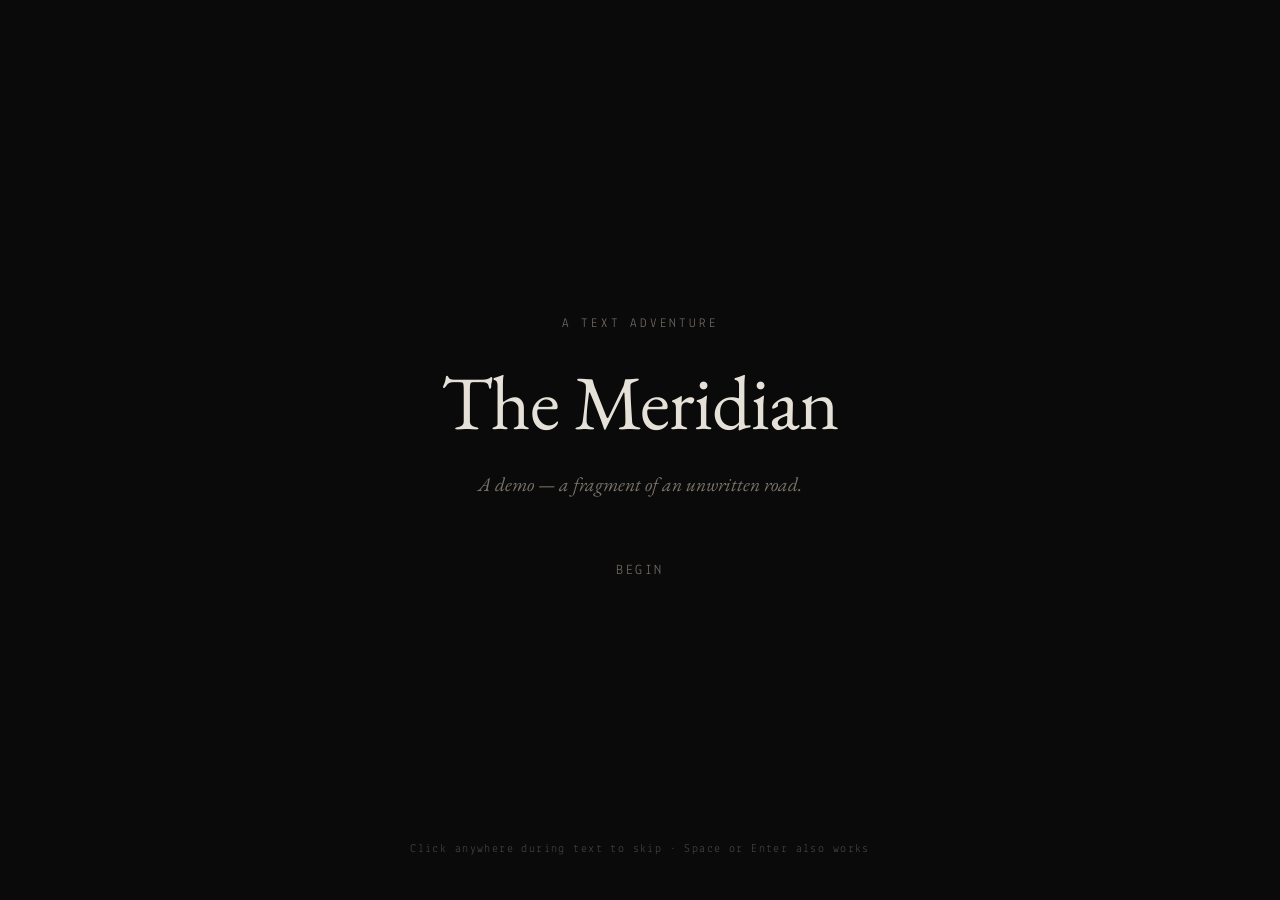
==== index.html @ d21980f2 "Initial build — text adventure engine + demo story Engine: typewriter renderer, branching choices (2" ====
<!DOCTYPE html>
<html lang="en">
<head>
  <meta charset="UTF-8" />
  <meta name="viewport" content="width=device-width, initial-scale=1.0" />
  <title id="page-title">Loading…</title>
  <link rel="icon" type="image/svg+xml" href="favicon.svg" />
  <link rel="preconnect" href="https://fonts.googleapis.com" />
  <link rel="preconnect" href="https://fonts.gstatic.com" crossorigin />
  <link href="https://fonts.googleapis.com/css2?family=EB+Garamond:ital,wght@0,400;0,500;1,400&family=Lekton:wght@400;700&display=swap" rel="stylesheet" />
  <link rel="stylesheet" href="css/style.css" />
</head>
<body>

  <!-- ─── Title Screen ─────────────────────────────────────────── -->
  <div id="title-screen">
    <div id="title-content">
      <p id="title-eyebrow">A text adventure</p>
      <h1 id="game-title"></h1>
      <p id="game-subtitle"></p>
      <div id="title-actions">
        <button id="btn-new">Begin</button>
        <button id="btn-continue" class="hidden">Continue</button>
      </div>
    </div>
    <p id="title-footer">Click anywhere during text to skip · Space or Enter also works</p>
  </div>

  <!-- ─── Game Screen ───────────────────────────────────────────── -->
  <div id="game-screen" class="hidden">

    <!-- Top-right UI -->
    <div id="ui-bar">
      <button id="inventory-btn" title="Inventory (I)">
        <span>carried</span>
        <span id="inventory-count">0</span>
      </button>
    </div>

    <!-- Inventory Drawer -->
    <div id="inventory-panel" aria-hidden="true">
      <div id="inventory-header">
        <span class="panel-label">Carried Items</span>
        <button id="inventory-close" aria-label="Close inventory">✕</button>
      </div>
      <div id="inventory-list">
        <p class="inv-empty">Nothing carried.</p>
      </div>
    </div>

    <!-- Main prose + choices -->
    <main id="game">
      <div id="scene-text"></div>
      <div id="choices-container" class="hidden"></div>
    </main>

  </div>

  <!-- ─── Item Notification (slides in from bottom-right) ──────── -->
  <div id="item-notification" aria-live="polite">
    <span class="notif-label">Item discovered</span>
    <span id="item-notif-name"></span>
    <span id="item-notif-desc"></span>
  </div>

  <script src="js/engine.js"></script>
</body>
</html>
---- css/style.css ----
/* ── Reset ─────────────────────────────────────────────────────── */
*, *::before, *::after {
  box-sizing: border-box;
  margin: 0;
  padding: 0;
}

/* ── Variables ─────────────────────────────────────────────────── */
:root {
  --bg:           #0a0a0a;
  --bg-panel:     #111111;
  --bg-hover:     #161616;
  --text:         #e6e1d8;
  --text-dim:     #4a4640;
  --text-mid:     #7a7268;
  --accent:       #9c8a6e;
  --accent-dim:   #5c4e3a;
  --border:       #1c1c1c;
  --border-bright:#2a2a2a;

  --font-prose:   'EB Garamond', Georgia, serif;
  --font-ui:      'Lekton', 'Courier New', monospace;

  --prose-size:   1.225rem;
  --prose-line:   1.95;
  --max-width:    660px;

  --transition:   0.35s ease;
}

/* ── Base ──────────────────────────────────────────────────────── */
html {
  background: var(--bg);
  color: var(--text);
  font-family: var(--font-prose);
  font-size: var(--prose-size);
  line-height: var(--prose-line);
  -webkit-font-smoothing: antialiased;
}

body {
  min-height: 100vh;
}

button {
  background: none;
  border: none;
  cursor: pointer;
  font-family: inherit;
  color: inherit;
}

/* ── Title Screen ──────────────────────────────────────────────── */
#title-screen {
  min-height: 100vh;
  display: flex;
  flex-direction: column;
  align-items: center;
  justify-content: center;
  padding: 4rem 2rem;
  text-align: center;
  position: relative;
  transition: opacity var(--transition);
}

#title-screen.fade-out {
  opacity: 0;
  pointer-events: none;
}

#title-content {
  display: flex;
  flex-direction: column;
  align-items: center;
  gap: 1.2rem;
}

#title-eyebrow {
  font-family: var(--font-ui);
  font-size: 0.65rem;
  letter-spacing: 0.22em;
  text-transform: uppercase;
  color: var(--text-mid);
}

#game-title {
  font-size: clamp(2.4rem, 6vw, 4rem);
  font-weight: 400;
  letter-spacing: -0.01em;
  color: var(--text);
  line-height: 1.1;
}

#game-subtitle {
  font-size: 1rem;
  font-style: italic;
  color: var(--text-mid);
  max-width: 360px;
  line-height: 1.7;
}

#title-actions {
  display: flex;
  gap: 2rem;
  margin-top: 1.5rem;
  align-items: center;
}

#title-actions button {
  font-family: var(--font-ui);
  font-size: 0.7rem;
  letter-spacing: 0.18em;
  text-transform: uppercase;
  color: var(--text-mid);
  padding: 0.5rem 0;
  border-bottom: 1px solid transparent;
  transition: color var(--transition), border-color var(--transition);
}

#title-actions button:hover {
  color: var(--text);
  border-bottom-color: var(--accent-dim);
}

#title-footer {
  position: absolute;
  bottom: 2rem;
  font-family: var(--font-ui);
  font-size: 0.6rem;
  letter-spacing: 0.12em;
  color: var(--text-dim);
}

/* ── Game Screen ───────────────────────────────────────────────── */
#game-screen {
  min-height: 100vh;
  position: relative;
  transition: opacity var(--transition);
}

#game-screen.hidden {
  display: none;
}

/* ── UI Bar (top right) ────────────────────────────────────────── */
#ui-bar {
  position: fixed;
  top: 2rem;
  right: 2rem;
  z-index: 50;
}

#inventory-btn {
  font-family: var(--font-ui);
  font-size: 0.6rem;
  letter-spacing: 0.14em;
  text-transform: uppercase;
  color: var(--text-dim);
  display: flex;
  align-items: center;
  gap: 0.5rem;
  padding: 0.4rem 0;
  border-bottom: 1px solid transparent;
  transition: color var(--transition), border-color var(--transition);
}

#inventory-btn:hover {
  color: var(--text-mid);
  border-bottom-color: var(--accent-dim);
}

#inventory-count {
  color: var(--accent);
}

/* ── Inventory Panel (slide from right) ─────────────────────────── */
#inventory-panel {
  position: fixed;
  top: 0;
  right: 0;
  height: 100vh;
  width: 300px;
  background: var(--bg-panel);
  border-left: 1px solid var(--border);
  padding: 2.5rem 2rem;
  z-index: 200;
  transform: translateX(100%);
  transition: transform var(--transition);
  overflow-y: auto;
}

#inventory-panel.open {
  transform: translateX(0);
}

#inventory-header {
  display: flex;
  justify-content: space-between;
  align-items: center;
  margin-bottom: 2rem;
  padding-bottom: 1rem;
  border-bottom: 1px solid var(--border);
}

.panel-label {
  font-family: var(--font-ui);
  font-size: 0.6rem;
  letter-spacing: 0.2em;
  text-transform: uppercase;
  color: var(--text-mid);
}

#inventory-close {
  font-size: 0.75rem;
  color: var(--text-dim);
  transition: color var(--transition);
}

#inventory-close:hover {
  color: var(--text);
}

.inv-empty {
  font-style: italic;
  color: var(--text-dim);
  font-size: 0.9rem;
}

.inventory-item {
  margin-bottom: 1.8rem;
  padding-bottom: 1.8rem;
  border-bottom: 1px solid var(--border);
}

.inventory-item:last-child {
  border-bottom: none;
}

.inv-item-name {
  font-size: 0.95rem;
  color: var(--accent);
  margin-bottom: 0.4rem;
  font-weight: 500;
}

.inv-item-desc {
  font-size: 0.85rem;
  color: var(--text-mid);
  line-height: 1.65;
  font-style: italic;
}

/* ── Main Game Area ────────────────────────────────────────────── */
#game {
  max-width: var(--max-width);
  margin: 0 auto;
  padding: 6rem 2rem 8rem;
  transition: opacity 0.2s ease;
}

#game.fading {
  opacity: 0;
}

/* ── Scene Text ────────────────────────────────────────────────── */
#scene-text p {
  font-family: var(--font-prose);
  margin-bottom: 1.6em;
}

#scene-text p:last-child {
  margin-bottom: 0;
}

/* blinking cursor during typewriter */
.tw-cursor {
  display: inline-block;
  width: 1px;
  height: 0.9em;
  background: var(--text-dim);
  margin-left: 1px;
  vertical-align: text-bottom;
  animation: blink 0.9s step-end infinite;
}

@keyframes blink {
  0%, 100% { opacity: 1; }
  50%       { opacity: 0; }
}

/* ── Choices ───────────────────────────────────────────────────── */
#choices-container {
  margin-top: 3.5rem;
  padding-top: 2.5rem;
  border-top: 1px solid var(--border);
  display: flex;
  flex-direction: column;
  gap: 0.2rem;
}

#choices-container.hidden {
  display: none;
}

.choice {
  display: flex;
  gap: 1.2rem;
  align-items: baseline;
  padding: 0.65rem 0;
  cursor: pointer;
  opacity: 0;
  transform: translateY(6px);
  animation: choice-appear 0.5s forwards;
  border-bottom: 1px solid transparent;
  transition: border-color var(--transition);
}

.choice:last-child {
  border-bottom: none;
}

.choice:hover {
  border-bottom-color: var(--border);
}

.choice:hover .choice-text {
  color: var(--text);
}

.choice-num {
  font-family: var(--font-ui);
  font-size: 0.6rem;
  letter-spacing: 0.1em;
  color: var(--accent);
  flex-shrink: 0;
  padding-top: 0.15em;
}

.choice-text {
  font-family: var(--font-ui);
  font-size: 0.72rem;
  letter-spacing: 0.05em;
  color: var(--text-mid);
  line-height: 1.6;
  transition: color var(--transition);
}

.choice.locked .choice-text {
  color: var(--text-dim);
  text-decoration: line-through;
  text-decoration-color: var(--text-dim);
  cursor: not-allowed;
}

.choice.locked .choice-num {
  color: var(--text-dim);
}

@keyframes choice-appear {
  to {
    opacity: 1;
    transform: translateY(0);
  }
}

/* ── Item Notification ─────────────────────────────────────────── */
#item-notification {
  position: fixed;
  bottom: 2.5rem;
  right: 2.5rem;
  background: var(--bg-panel);
  border: 1px solid var(--border-bright);
  border-left: 2px solid var(--accent);
  padding: 1.1rem 1.4rem;
  max-width: 260px;
  z-index: 300;
  transform: translateX(calc(100% + 3rem));
  transition: transform 0.45s cubic-bezier(0.16, 1, 0.3, 1);
  pointer-events: none;
}

#item-notification.show {
  transform: translateX(0);
}

.notif-label {
  display: block;
  font-family: var(--font-ui);
  font-size: 0.55rem;
  letter-spacing: 0.2em;
  text-transform: uppercase;
  color: var(--accent);
  margin-bottom: 0.5rem;
}

#item-notif-name {
  display: block;
  font-size: 0.95rem;
  color: var(--text);
  margin-bottom: 0.3rem;
  font-weight: 500;
}

#item-notif-desc {
  display: block;
  font-size: 0.78rem;
  color: var(--text-mid);
  line-height: 1.55;
  font-style: italic;
}

/* ── End / Restart ─────────────────────────────────────────────── */
#restart-container {
  margin-top: 3rem;
  padding-top: 2rem;
  border-top: 1px solid var(--border);
}

#btn-restart {
  font-family: var(--font-ui);
  font-size: 0.65rem;
  letter-spacing: 0.16em;
  text-transform: uppercase;
  color: var(--text-dim);
  border-bottom: 1px solid transparent;
  padding-bottom: 2px;
  transition: color var(--transition), border-color var(--transition);
}

#btn-restart:hover {
  color: var(--text);
  border-bottom-color: var(--accent-dim);
}

/* ── Scrollbar ─────────────────────────────────────────────────── */
::-webkit-scrollbar        { width: 4px; }
::-webkit-scrollbar-track  { background: var(--bg); }
::-webkit-scrollbar-thumb  { background: var(--border-bright); border-radius: 2px; }

/* ── Utilities ─────────────────────────────────────────────────── */
.hidden {
  display: none !important;
}
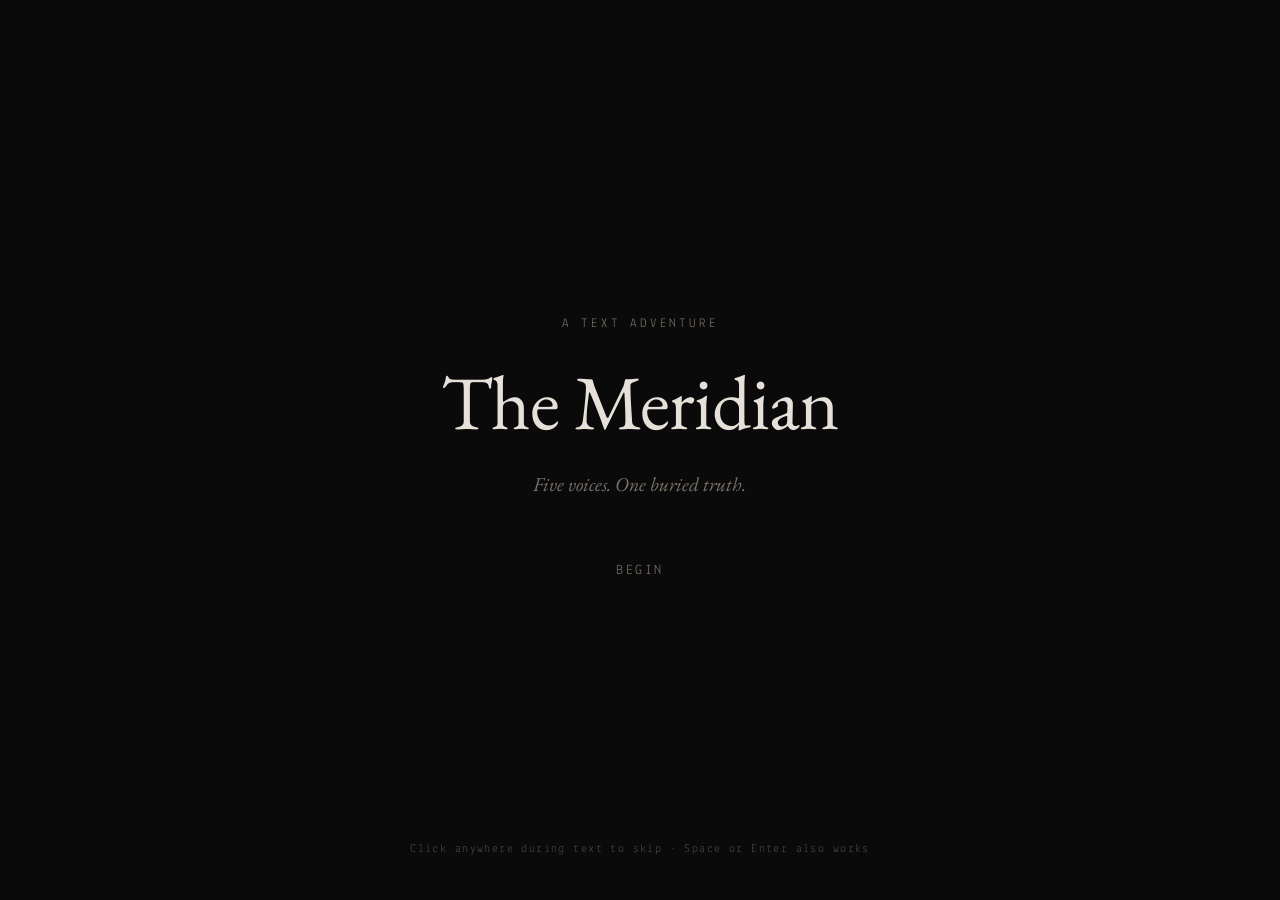
==== commit ecb0f144: "Add Chapter II: The Rewritten + chapter title card + persistent items - story/ch2.json: 22-scene cha" ====
--- a/index.html
+++ b/index.html
@@ -24,6 +24,34 @@
       </div>
     </div>
     <p id="title-footer">Click anywhere during text to skip · Space or Enter also works</p>
+  </div>
+
+  <!-- ─── Chapter Select Screen ────────────────────────────────── -->
+  <div id="chapter-screen" class="hidden">
+    <div id="chapter-content">
+      <p class="screen-eyebrow">Chapters</p>
+      <div id="chapter-list"></div>
+      <button id="btn-chapter-back">← back</button>
+    </div>
+  </div>
+
+  <!-- ─── Previously Screen ────────────────────────────────────── -->
+  <div id="previously-screen" class="hidden">
+    <div id="previously-content">
+      <p class="screen-eyebrow">Previously</p>
+      <p id="prev-chapter-label"></p>
+      <p id="prev-chapter-text"></p>
+      <div id="prev-actions"></div>
+      <button id="btn-prev-back">← chapters</button>
+    </div>
+  </div>
+
+  <!-- ─── Chapter Card (full-screen title reveal) ─────────────── -->
+  <div id="chapter-card" class="hidden">
+    <div id="chapter-card-inner">
+      <span id="chapter-card-numeral"></span>
+      <span id="chapter-card-title"></span>
+    </div>
   </div>
 
   <!-- ─── Game Screen ───────────────────────────────────────────── -->
@@ -56,7 +84,7 @@
 
   </div>
 
-  <!-- ─── Item Notification (slides in from bottom-right) ──────── -->
+  <!-- ─── Item Notification ─────────────────────────────────────── -->
   <div id="item-notification" aria-live="polite">
     <span class="notif-label">Item discovered</span>
     <span id="item-notif-name"></span>
--- a/css/style.css
+++ b/css/style.css
@@ -50,8 +50,10 @@
   color: inherit;
 }
 
-/* ── Title Screen ──────────────────────────────────────────────── */
-#title-screen {
+/* ── Shared full-screen layout ─────────────────────────────────── */
+#title-screen,
+#chapter-screen,
+#previously-screen {
   min-height: 100vh;
   display: flex;
   flex-direction: column;
@@ -63,10 +65,15 @@
   transition: opacity var(--transition);
 }
 
-#title-screen.fade-out {
+#title-screen.fade-out,
+#chapter-screen.fade-out,
+#previously-screen.fade-out,
+#game-screen.fade-out {
   opacity: 0;
   pointer-events: none;
 }
+
+/* ── Title Screen ──────────────────────────────────────────────── */
 
 #title-content {
   display: flex;
@@ -129,6 +136,223 @@
   font-size: 0.6rem;
   letter-spacing: 0.12em;
   color: var(--text-dim);
+}
+
+/* ── Chapter Card ──────────────────────────────────────────────── */
+#chapter-card {
+  position: fixed;
+  inset: 0;
+  background: var(--bg);
+  display: flex;
+  align-items: center;
+  justify-content: center;
+  z-index: 400;
+  opacity: 0;
+  pointer-events: none;
+  transition: opacity 0.65s ease;
+}
+
+#chapter-card.card-visible {
+  opacity: 1;
+}
+
+#chapter-card-inner {
+  display: flex;
+  flex-direction: column;
+  align-items: center;
+  gap: 1.1rem;
+}
+
+#chapter-card-numeral {
+  font-family: var(--font-prose);
+  font-size: clamp(3.8rem, 11vw, 6.5rem);
+  font-style: italic;
+  font-weight: 400;
+  color: var(--text);
+  opacity: 0;
+  transform: translateY(14px);
+  transition: opacity 0.85s ease, transform 0.85s ease;
+}
+
+#chapter-card-numeral.card-enter {
+  opacity: 1;
+  transform: translateY(0);
+}
+
+#chapter-card-title {
+  font-family: var(--font-ui);
+  font-size: 0.62rem;
+  letter-spacing: 0.26em;
+  text-transform: uppercase;
+  color: var(--text-mid);
+  opacity: 0;
+  transition: opacity 0.85s ease 0.38s;
+}
+
+#chapter-card-title.card-enter {
+  opacity: 1;
+}
+
+/* ── Chapter Select Screen ─────────────────────────────────────── */
+#chapter-content {
+  width: 100%;
+  max-width: 540px;
+  text-align: left;
+}
+
+.screen-eyebrow {
+  font-family: var(--font-ui);
+  font-size: 0.6rem;
+  letter-spacing: 0.22em;
+  text-transform: uppercase;
+  color: var(--text-dim);
+  margin-bottom: 2.8rem;
+  text-align: center;
+}
+
+#chapter-list {
+  margin-bottom: 3rem;
+}
+
+.chapter-tile {
+  display: grid;
+  grid-template-columns: 2rem 1fr auto;
+  align-items: start;
+  gap: 1.2rem;
+  padding: 1.4rem 0;
+  border-bottom: 1px solid var(--border);
+  cursor: pointer;
+  transition: opacity var(--transition);
+}
+
+.chapter-tile:first-child {
+  border-top: 1px solid var(--border);
+}
+
+.chapter-tile.locked {
+  opacity: 0.25;
+  cursor: default;
+}
+
+.chapter-tile:not(.locked):hover .chapter-title-text {
+  color: var(--text);
+}
+
+.chapter-numeral {
+  font-family: var(--font-prose);
+  font-size: 1rem;
+  color: var(--accent);
+  padding-top: 0.1em;
+  font-style: italic;
+}
+
+.chapter-info {
+  display: flex;
+  flex-direction: column;
+  gap: 0.35rem;
+}
+
+.chapter-title-text {
+  font-family: var(--font-ui);
+  font-size: 0.68rem;
+  letter-spacing: 0.12em;
+  text-transform: uppercase;
+  color: var(--text-mid);
+  transition: color var(--transition);
+}
+
+.chapter-teaser {
+  font-family: var(--font-prose);
+  font-style: italic;
+  font-size: 0.9rem;
+  color: var(--text-dim);
+  line-height: 1.6;
+}
+
+.chapter-badge {
+  font-family: var(--font-ui);
+  font-size: 0.6rem;
+  color: var(--accent);
+  padding-top: 0.2em;
+  letter-spacing: 0;
+}
+
+#btn-chapter-back {
+  font-family: var(--font-ui);
+  font-size: 0.6rem;
+  letter-spacing: 0.14em;
+  text-transform: uppercase;
+  color: var(--text-dim);
+  display: block;
+  margin: 0 auto;
+  transition: color var(--transition);
+}
+
+#btn-chapter-back:hover {
+  color: var(--text-mid);
+}
+
+/* ── Previously Screen ─────────────────────────────────────────── */
+#previously-content {
+  width: 100%;
+  max-width: 560px;
+  text-align: left;
+}
+
+#previously-content .screen-eyebrow {
+  text-align: center;
+}
+
+#prev-chapter-label {
+  font-family: var(--font-ui);
+  font-size: 0.65rem;
+  letter-spacing: 0.14em;
+  text-transform: uppercase;
+  color: var(--accent);
+  margin-bottom: 1.8rem;
+}
+
+#prev-chapter-text {
+  font-family: var(--font-prose);
+  font-size: 1.05rem;
+  line-height: 1.9;
+  color: var(--text-mid);
+  font-style: italic;
+  margin-bottom: 2.8rem;
+}
+
+#prev-actions {
+  margin-bottom: 1.4rem;
+}
+
+.btn-prev-action {
+  font-family: var(--font-ui);
+  font-size: 0.65rem;
+  letter-spacing: 0.12em;
+  text-transform: uppercase;
+  color: var(--text-mid);
+  border-bottom: 1px solid transparent;
+  padding-bottom: 2px;
+  transition: color var(--transition), border-color var(--transition);
+}
+
+.btn-prev-action:hover {
+  color: var(--text);
+  border-bottom-color: var(--accent-dim);
+}
+
+#btn-prev-back {
+  font-family: var(--font-ui);
+  font-size: 0.6rem;
+  letter-spacing: 0.14em;
+  text-transform: uppercase;
+  color: var(--text-dim);
+  display: block;
+  transition: color var(--transition);
+}
+
+#btn-prev-back:hover {
+  color: var(--text-mid);
 }
 
 /* ── Game Screen ───────────────────────────────────────────────── */
@@ -409,27 +633,44 @@
   font-style: italic;
 }
 
-/* ── End / Restart ─────────────────────────────────────────────── */
-#restart-container {
+/* ── Chapter End Buttons ───────────────────────────────────────── */
+#chapter-end-container {
   margin-top: 3rem;
   padding-top: 2rem;
   border-top: 1px solid var(--border);
-}
-
-#btn-restart {
+  display: flex;
+  flex-direction: column;
+  gap: 1.2rem;
+  align-items: flex-start;
+}
+
+.btn-chapter-end-next {
   font-family: var(--font-ui);
   font-size: 0.65rem;
-  letter-spacing: 0.16em;
-  text-transform: uppercase;
-  color: var(--text-dim);
+  letter-spacing: 0.14em;
+  text-transform: uppercase;
+  color: var(--text-mid);
   border-bottom: 1px solid transparent;
   padding-bottom: 2px;
   transition: color var(--transition), border-color var(--transition);
 }
 
-#btn-restart:hover {
+.btn-chapter-end-next:hover {
   color: var(--text);
   border-bottom-color: var(--accent-dim);
+}
+
+.btn-chapter-end-list {
+  font-family: var(--font-ui);
+  font-size: 0.6rem;
+  letter-spacing: 0.12em;
+  text-transform: uppercase;
+  color: var(--text-dim);
+  transition: color var(--transition);
+}
+
+.btn-chapter-end-list:hover {
+  color: var(--text-mid);
 }
 
 /* ── Scrollbar ─────────────────────────────────────────────────── */
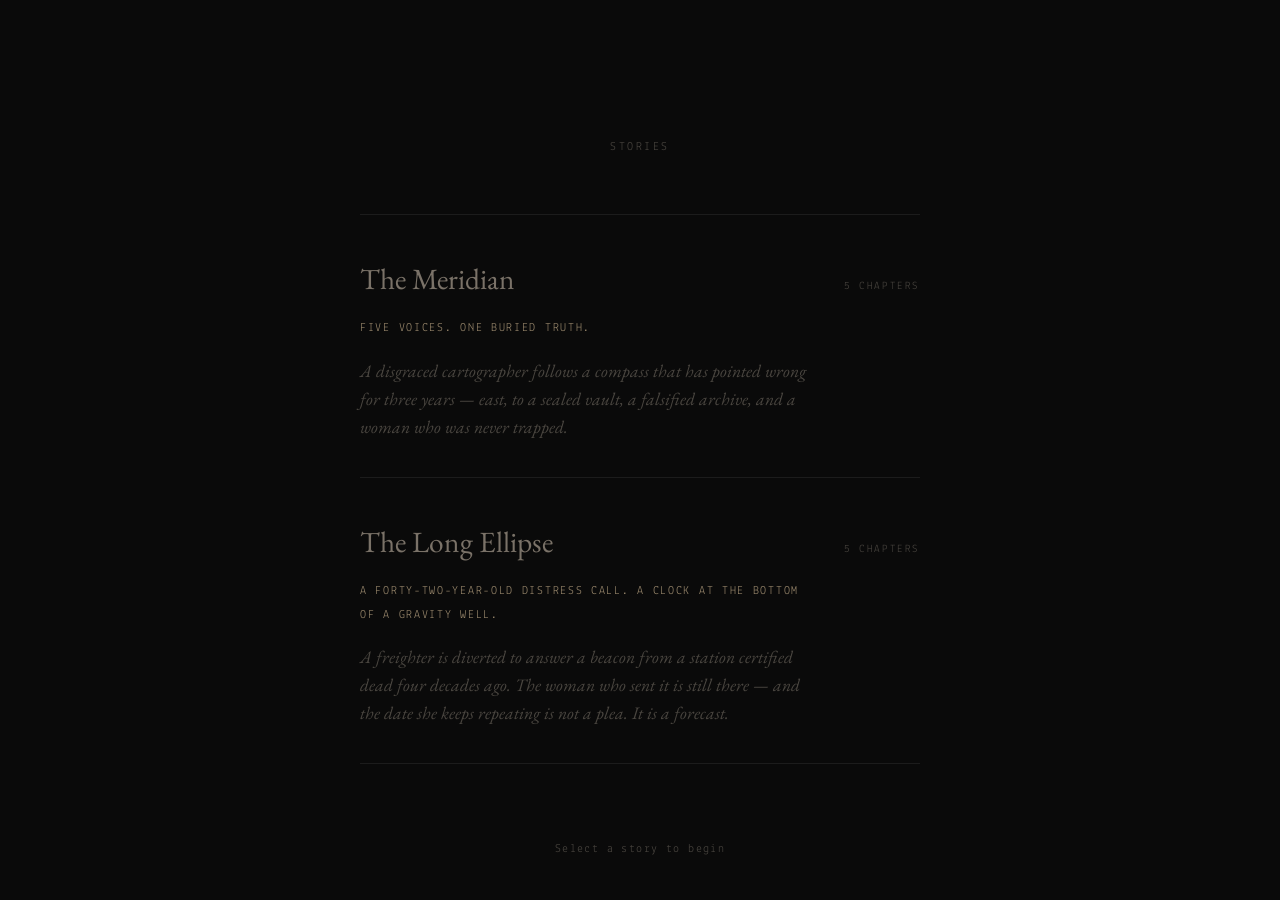
==== commit 29d64787: "Add story library and a second story, The Long Ellipse Adds a story-select home screen (stories.json" ====
--- a/index.html
+++ b/index.html
@@ -12,16 +12,26 @@
 </head>
 <body>
 
+  <!-- ─── Library Screen (story select) ────────────────────────── -->
+  <div id="library-screen">
+    <div id="library-content">
+      <p class="screen-eyebrow">Stories</p>
+      <div id="story-list"></div>
+    </div>
+    <p id="title-footer">Select a story to begin</p>
+  </div>
+
   <!-- ─── Title Screen ─────────────────────────────────────────── -->
-  <div id="title-screen">
+  <div id="title-screen" class="hidden">
     <div id="title-content">
-      <p id="title-eyebrow">A text adventure</p>
-      <h1 id="game-title"></h1>
-      <p id="game-subtitle"></p>
-      <div id="title-actions">
+      <p id="title-eyebrow" class="reveal-el">A text adventure</p>
+      <h1 id="game-title" class="reveal-el"></h1>
+      <p id="game-subtitle" class="reveal-el"></p>
+      <div id="title-actions" class="reveal-el">
         <button id="btn-new">Begin</button>
         <button id="btn-continue" class="hidden">Continue</button>
       </div>
+      <button id="btn-title-back" class="reveal-el">← all stories</button>
     </div>
     <p id="title-footer">Click anywhere during text to skip · Space or Enter also works</p>
   </div>
@@ -56,6 +66,11 @@
 
   <!-- ─── Game Screen ───────────────────────────────────────────── -->
   <div id="game-screen" class="hidden">
+
+    <!-- Top-left UI -->
+    <div id="nav-bar">
+      <button id="btn-game-back" title="Back to stories">← stories</button>
+    </div>
 
     <!-- Top-right UI -->
     <div id="ui-bar">
--- a/css/style.css
+++ b/css/style.css
@@ -51,6 +51,7 @@
 }
 
 /* ── Shared full-screen layout ─────────────────────────────────── */
+#library-screen,
 #title-screen,
 #chapter-screen,
 #previously-screen {
@@ -65,6 +66,7 @@
   transition: opacity var(--transition);
 }
 
+#library-screen.fade-out,
 #title-screen.fade-out,
 #chapter-screen.fade-out,
 #previously-screen.fade-out,
@@ -73,6 +75,88 @@
   pointer-events: none;
 }
 
+/* ── Library Screen ────────────────────────────────────────────── */
+#library-content {
+  width: 100%;
+  max-width: 560px;
+  text-align: left;
+}
+
+.story-tile {
+  display: grid;
+  grid-template-columns: 1fr auto;
+  align-items: baseline;
+  gap: 1.2rem;
+  padding: 1.8rem 0;
+  border-bottom: 1px solid var(--border);
+  cursor: pointer;
+}
+
+.story-tile:first-child {
+  border-top: 1px solid var(--border);
+}
+
+.story-tile:hover .story-title-text {
+  color: var(--text);
+}
+
+.story-info {
+  display: flex;
+  flex-direction: column;
+  gap: 0.5rem;
+}
+
+.story-title-text {
+  font-family: var(--font-prose);
+  font-size: 1.5rem;
+  color: var(--text-mid);
+  transition: color var(--transition);
+}
+
+.story-subtitle {
+  font-family: var(--font-ui);
+  font-size: 0.62rem;
+  letter-spacing: 0.14em;
+  text-transform: uppercase;
+  color: var(--accent);
+}
+
+.story-blurb {
+  font-family: var(--font-prose);
+  font-style: italic;
+  font-size: 0.9rem;
+  color: var(--text-dim);
+  line-height: 1.6;
+  margin-top: 0.3rem;
+}
+
+.story-badge {
+  font-family: var(--font-ui);
+  font-size: 0.58rem;
+  letter-spacing: 0.14em;
+  text-transform: uppercase;
+  color: var(--text-dim);
+  white-space: nowrap;
+}
+
+.story-badge.in-progress {
+  color: var(--accent);
+}
+
+#btn-title-back {
+  font-family: var(--font-ui);
+  font-size: 0.6rem;
+  letter-spacing: 0.14em;
+  text-transform: uppercase;
+  color: var(--text-dim);
+  margin-top: 1.2rem;
+  transition: color var(--transition);
+}
+
+#btn-title-back:hover {
+  color: var(--text-mid);
+}
+
 /* ── Title Screen ──────────────────────────────────────────────── */
 
 #title-content {
@@ -104,6 +188,65 @@
   color: var(--text-mid);
   max-width: 360px;
   line-height: 1.7;
+}
+
+/* ── Title Reveal ──────────────────────────────────────────────────
+   Staged entrance when a story is opened from the library. The title
+   settles out of a wide letter-spacing; everything after it fades up. */
+#title-screen.revealing .reveal-el {
+  opacity: 0;
+}
+
+#title-screen.revealing #title-eyebrow,
+#title-screen.revealing #title-actions,
+#title-screen.revealing #btn-title-back {
+  transform: translateY(10px);
+  transition: opacity 1.1s ease, transform 1.1s ease;
+}
+
+#title-screen.revealing #game-title {
+  transform: translateY(18px);
+  letter-spacing: 0.32em;
+  transition: opacity 1.9s ease, transform 1.9s cubic-bezier(0.2, 0.7, 0.2, 1),
+              letter-spacing 2.2s cubic-bezier(0.2, 0.7, 0.2, 1);
+}
+
+/* Opacity leads, blur trails. Sharing one duration makes the subtitle
+   invisible until it is almost opaque (blur thins the ink), so it lands
+   in one jump instead of resolving. */
+#title-screen.revealing #game-subtitle {
+  filter: blur(5px);
+  transform: translateY(6px);
+  transition: opacity 0.9s cubic-bezier(0.33, 0, 0.2, 1),
+              filter 2.3s cubic-bezier(0.16, 0.6, 0.2, 1),
+              transform 2.3s cubic-bezier(0.16, 0.6, 0.2, 1);
+}
+
+#title-screen.revealing .reveal-el.reveal-in {
+  opacity: 1;
+  transform: none;
+}
+
+#title-screen.revealing #game-title.reveal-in {
+  letter-spacing: -0.01em;
+}
+
+/* `none` is a keyword, not a filter value: blur(5px) → none cannot be
+   interpolated, so the subtitle would hold its blur and snap sharp.
+   Animate to blur(0px) instead. */
+#title-screen.revealing #game-subtitle.reveal-in {
+  filter: blur(0px);
+}
+
+@media (prefers-reduced-motion: reduce) {
+  #title-screen.revealing .reveal-el {
+    opacity: 1;
+    transform: none;
+    filter: none;
+    letter-spacing: normal;
+    transition: none;
+  }
+  #title-screen.revealing #game-title { letter-spacing: -0.01em; }
 }
 
 #title-actions {
@@ -372,6 +515,26 @@
   top: 2rem;
   right: 2rem;
   z-index: 50;
+}
+
+#nav-bar {
+  position: fixed;
+  top: 2rem;
+  left: 2rem;
+  z-index: 50;
+}
+
+#btn-game-back {
+  font-family: var(--font-ui);
+  font-size: 0.6rem;
+  letter-spacing: 0.14em;
+  text-transform: uppercase;
+  color: var(--text-dim);
+  transition: color var(--transition);
+}
+
+#btn-game-back:hover {
+  color: var(--text-mid);
 }
 
 #inventory-btn {
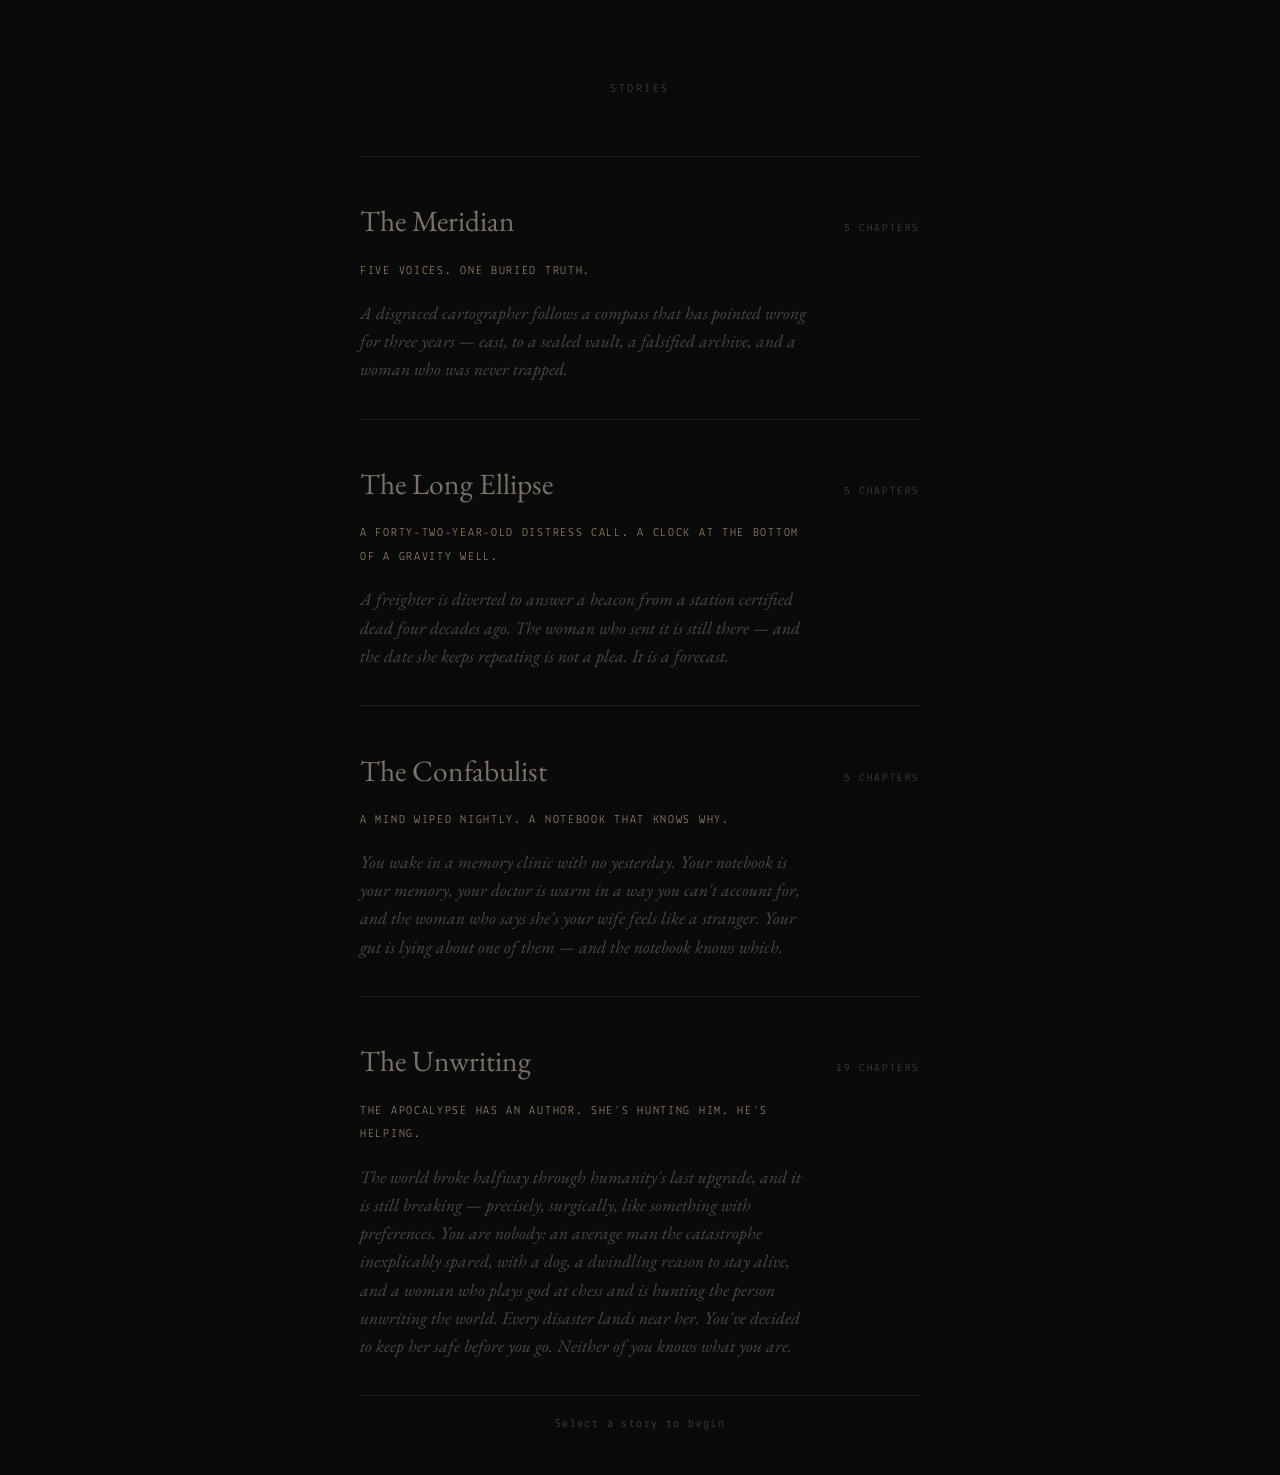
==== commit fe21e6d9: "Add local-serve Makefile and fix home-screen icon on mobile Makefile serves the site over LAN or Tai" ====
--- a/index.html
+++ b/index.html
@@ -5,6 +5,12 @@
   <meta name="viewport" content="width=device-width, initial-scale=1.0" />
   <title id="page-title">Loading…</title>
   <link rel="icon" type="image/svg+xml" href="favicon.svg" />
+  <link rel="apple-touch-icon" href="apple-touch-icon.png" />
+  <link rel="manifest" href="manifest.webmanifest" />
+  <meta name="theme-color" content="#0a0a0a" />
+  <meta name="apple-mobile-web-app-capable" content="yes" />
+  <meta name="apple-mobile-web-app-status-bar-style" content="black-translucent" />
+  <meta name="apple-mobile-web-app-title" content="Stories" />
   <link rel="preconnect" href="https://fonts.googleapis.com" />
   <link rel="preconnect" href="https://fonts.gstatic.com" crossorigin />
   <link href="https://fonts.googleapis.com/css2?family=EB+Garamond:ital,wght@0,400;0,500;1,400&family=Lekton:wght@400;700&display=swap" rel="stylesheet" />
--- a/css/style.css
+++ b/css/style.css
@@ -227,7 +227,21 @@
   transform: none;
 }
 
+/* The entrance rules above are ID-specific (#title-eyebrow, #game-title,
+   #game-subtitle, #title-actions, #btn-title-back), which makes them more
+   specific than the generic `.reveal-el.reveal-in { transform: none }`
+   reset — so without these, every element would stay stuck at its offset
+   the whole time .revealing is applied, then all snap into place at once
+   when .revealing is removed after the reveal finishes. Repeating the
+   reset per-ID here restores the intended settle-in-place behavior. */
+#title-screen.revealing #title-eyebrow.reveal-in,
+#title-screen.revealing #title-actions.reveal-in,
+#title-screen.revealing #btn-title-back.reveal-in {
+  transform: none;
+}
+
 #title-screen.revealing #game-title.reveal-in {
+  transform: none;
   letter-spacing: -0.01em;
 }
 
@@ -235,6 +249,7 @@
    interpolated, so the subtitle would hold its blur and snap sharp.
    Animate to blur(0px) instead. */
 #title-screen.revealing #game-subtitle.reveal-in {
+  transform: none;
   filter: blur(0px);
 }
 
@@ -845,3 +860,176 @@
 .hidden {
   display: none !important;
 }
+
+/* ── Waypoint (skill allocation) ───────────────────────────────── */
+.waypoint-panel {
+  margin: 2.5rem 0 1rem;
+  padding: 1.5rem 1.25rem;
+  border: 1px solid var(--border-bright);
+  background: var(--bg-panel);
+  opacity: 0;
+  transform: translateY(8px);
+  transition: opacity 0.5s ease, transform 0.5s ease;
+}
+
+.waypoint-panel.wp-visible {
+  opacity: 1;
+  transform: translateY(0);
+}
+
+.waypoint-header {
+  font-family: var(--font-ui);
+  font-size: 0.65rem;
+  letter-spacing: 0.18em;
+  text-transform: uppercase;
+  color: var(--accent);
+  margin-bottom: 0.35rem;
+}
+
+.waypoint-points {
+  font-family: var(--font-ui);
+  font-size: 0.72rem;
+  color: var(--text-mid);
+  margin-bottom: 1.25rem;
+}
+
+.waypoint-row {
+  display: flex;
+  align-items: center;
+  justify-content: space-between;
+  gap: 1rem;
+  padding: 0.55rem 0;
+  border-top: 1px solid var(--border);
+}
+
+.wp-skill-info { min-width: 0; }
+
+.wp-skill-name {
+  font-family: var(--font-ui);
+  font-size: 0.78rem;
+  letter-spacing: 0.08em;
+  text-transform: uppercase;
+  color: var(--text);
+}
+
+.wp-skill-desc {
+  font-family: var(--font-ui);
+  font-size: 0.62rem;
+  color: var(--text-dim);
+  line-height: 1.5;
+  margin-top: 0.15rem;
+}
+
+.wp-controls {
+  display: flex;
+  align-items: center;
+  gap: 0.6rem;
+  flex-shrink: 0;
+}
+
+.wp-btn {
+  font-family: var(--font-ui);
+  font-size: 0.85rem;
+  width: 1.7rem;
+  height: 1.7rem;
+  line-height: 1;
+  color: var(--text-mid);
+  border: 1px solid var(--border-bright);
+  background: transparent;
+  cursor: pointer;
+  transition: color var(--transition), border-color var(--transition);
+}
+
+.wp-btn:hover:not(:disabled) {
+  color: var(--accent);
+  border-color: var(--accent-dim);
+}
+
+.wp-btn:disabled {
+  opacity: 0.25;
+  cursor: default;
+}
+
+.wp-dots {
+  display: inline-flex;
+  gap: 0.3rem;
+}
+
+.wp-dot {
+  width: 0.5rem;
+  height: 0.5rem;
+  border-radius: 50%;
+  border: 1px solid var(--border-bright);
+  background: transparent;
+  transition: background var(--transition), border-color var(--transition);
+}
+
+.wp-dot.filled {
+  background: var(--accent);
+  border-color: var(--accent);
+}
+
+.wp-dot.pending {
+  background: var(--accent-dim);
+  border-color: var(--accent-dim);
+}
+
+.wp-confirm {
+  display: block;
+  width: 100%;
+  margin-top: 1.25rem;
+  padding: 0.7rem;
+  font-family: var(--font-ui);
+  font-size: 0.7rem;
+  letter-spacing: 0.14em;
+  text-transform: uppercase;
+  color: var(--text-mid);
+  border: 1px solid var(--border-bright);
+  background: transparent;
+  cursor: pointer;
+  transition: color var(--transition), border-color var(--transition);
+}
+
+.wp-confirm:hover {
+  color: var(--accent);
+  border-color: var(--accent-dim);
+}
+
+/* ── Skills in inventory panel ─────────────────────────────────── */
+.inv-skills {
+  padding-bottom: 0.9rem;
+  margin-bottom: 0.9rem;
+  border-bottom: 1px solid var(--border);
+}
+
+.inv-skills-label {
+  font-family: var(--font-ui);
+  font-size: 0.6rem;
+  letter-spacing: 0.16em;
+  text-transform: uppercase;
+  color: var(--text-dim);
+  margin-bottom: 0.6rem;
+}
+
+.inv-skill-row {
+  display: flex;
+  align-items: center;
+  justify-content: space-between;
+  padding: 0.25rem 0;
+}
+
+.inv-skill-name {
+  font-family: var(--font-ui);
+  font-size: 0.7rem;
+  letter-spacing: 0.08em;
+  text-transform: uppercase;
+  color: var(--text-mid);
+}
+
+/* ── Skill tag on choices ──────────────────────────────────────── */
+.choice-skill-tag {
+  font-family: var(--font-ui);
+  font-size: 0.68rem;
+  color: var(--accent-dim);
+  font-style: normal;
+}
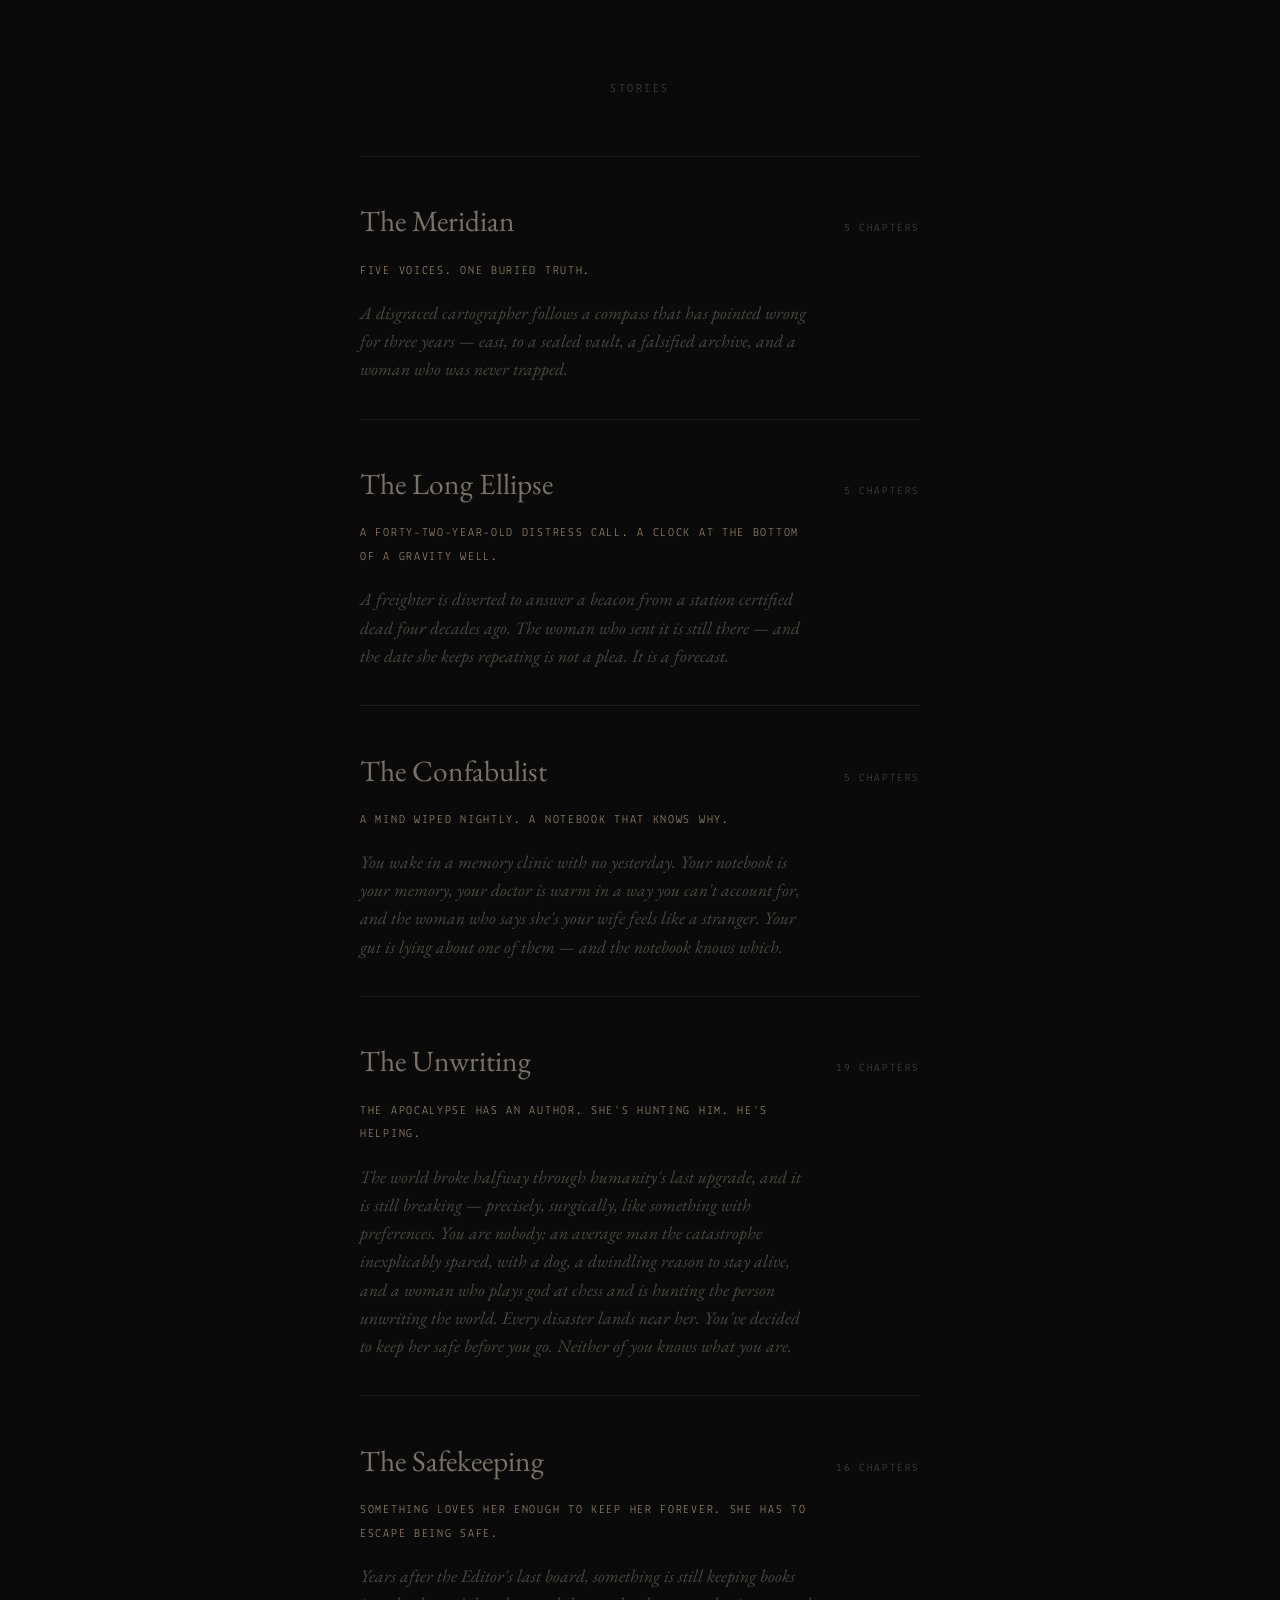
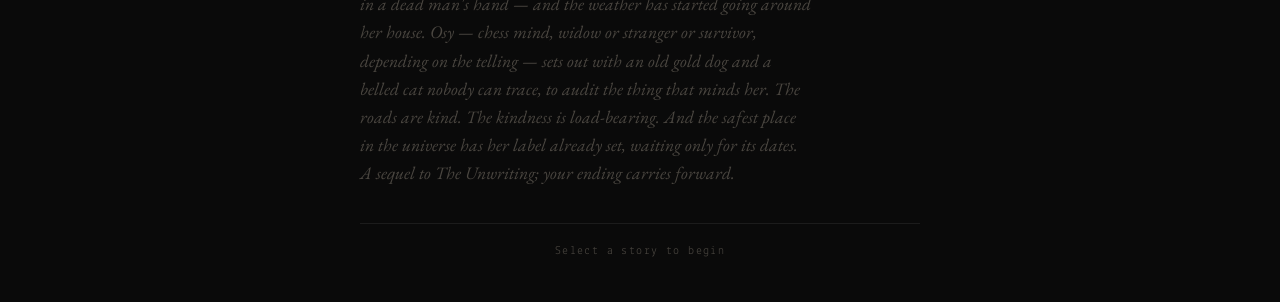
==== commit 4ba53dfc: "Announce dropped items, add part headers, fix in-chapter back button - Chapter-scoped items (persist" ====
--- a/index.html
+++ b/index.html
@@ -62,6 +62,14 @@
     </div>
   </div>
 
+  <!-- ─── Part Card (precedes the chapter card on a part's first chapter) -->
+  <div id="part-card" class="hidden">
+    <div id="part-card-inner">
+      <span id="part-card-label"></span>
+      <span id="part-card-title"></span>
+    </div>
+  </div>
+
   <!-- ─── Chapter Card (full-screen title reveal) ─────────────── -->
   <div id="chapter-card" class="hidden">
     <div id="chapter-card-inner">
@@ -75,7 +83,7 @@
 
     <!-- Top-left UI -->
     <div id="nav-bar">
-      <button id="btn-game-back" title="Back to stories">← stories</button>
+      <button id="btn-game-back" title="Back to chapters">← chapters</button>
     </div>
 
     <!-- Top-right UI -->
@@ -107,7 +115,7 @@
 
   <!-- ─── Item Notification ─────────────────────────────────────── -->
   <div id="item-notification" aria-live="polite">
-    <span class="notif-label">Item discovered</span>
+    <span id="item-notif-label" class="notif-label">Item discovered</span>
     <span id="item-notif-name"></span>
     <span id="item-notif-desc"></span>
   </div>
--- a/css/style.css
+++ b/css/style.css
@@ -351,6 +351,66 @@
   opacity: 1;
 }
 
+/* ── Part Card ─────────────────────────────────────────────────── */
+/* Plays ahead of the chapter card on a part's opening chapter. Inverts the
+   chapter card's hierarchy — small label above, large italic title — so the
+   two read as a sequence rather than a repeat. */
+#part-card {
+  position: fixed;
+  inset: 0;
+  background: var(--bg);
+  display: flex;
+  align-items: center;
+  justify-content: center;
+  z-index: 401;
+  opacity: 0;
+  pointer-events: none;
+  transition: opacity 0.65s ease;
+}
+
+#part-card.card-visible {
+  opacity: 1;
+}
+
+#part-card-inner {
+  display: flex;
+  flex-direction: column;
+  align-items: center;
+  gap: 1.4rem;
+  padding: 0 2rem;
+  text-align: center;
+}
+
+#part-card-label {
+  font-family: var(--font-ui);
+  font-size: 0.62rem;
+  letter-spacing: 0.34em;
+  text-transform: uppercase;
+  color: var(--accent);
+  opacity: 0;
+  transition: opacity 0.85s ease;
+}
+
+#part-card-label.card-enter {
+  opacity: 1;
+}
+
+#part-card-title {
+  font-family: var(--font-prose);
+  font-size: clamp(2rem, 6vw, 3.4rem);
+  font-style: italic;
+  color: var(--text);
+  line-height: 1.25;
+  opacity: 0;
+  transform: translateY(14px);
+  transition: opacity 0.9s ease 0.35s, transform 0.9s ease 0.35s;
+}
+
+#part-card-title.card-enter {
+  opacity: 1;
+  transform: translateY(0);
+}
+
 /* ── Chapter Select Screen ─────────────────────────────────────── */
 #chapter-content {
   width: 100%;
@@ -370,6 +430,37 @@
 
 #chapter-list {
   margin-bottom: 3rem;
+}
+
+/* Part headers sit between chapter tiles; the first one carries no top
+   margin because the screen's eyebrow is already above it. */
+.part-header {
+  display: flex;
+  align-items: baseline;
+  gap: 0.9rem;
+  flex-wrap: wrap;
+  margin: 2.6rem 0 1rem;
+  padding-bottom: 0.7rem;
+  border-bottom: 1px solid var(--border-bright);
+}
+
+.part-header:first-child {
+  margin-top: 0;
+}
+
+.part-header-label {
+  font-family: var(--font-ui);
+  font-size: 0.58rem;
+  letter-spacing: 0.24em;
+  text-transform: uppercase;
+  color: var(--accent);
+}
+
+.part-header-title {
+  font-family: var(--font-prose);
+  font-size: 1.05rem;
+  font-style: italic;
+  color: var(--text-mid);
 }
 
 .chapter-tile {
@@ -785,6 +876,23 @@
   transform: translateX(0);
 }
 
+/* Losing an item at the chapter break: same corner, drained of accent. */
+#item-notification.lost {
+  border-left-color: var(--text-dim);
+}
+
+#item-notification.lost .notif-label {
+  color: var(--text-mid);
+}
+
+#item-notification.lost #item-notif-name {
+  color: var(--text-mid);
+}
+
+#item-notification.lost #item-notif-desc {
+  color: var(--text-dim);
+}
+
 .notif-label {
   display: block;
   font-family: var(--font-ui);
